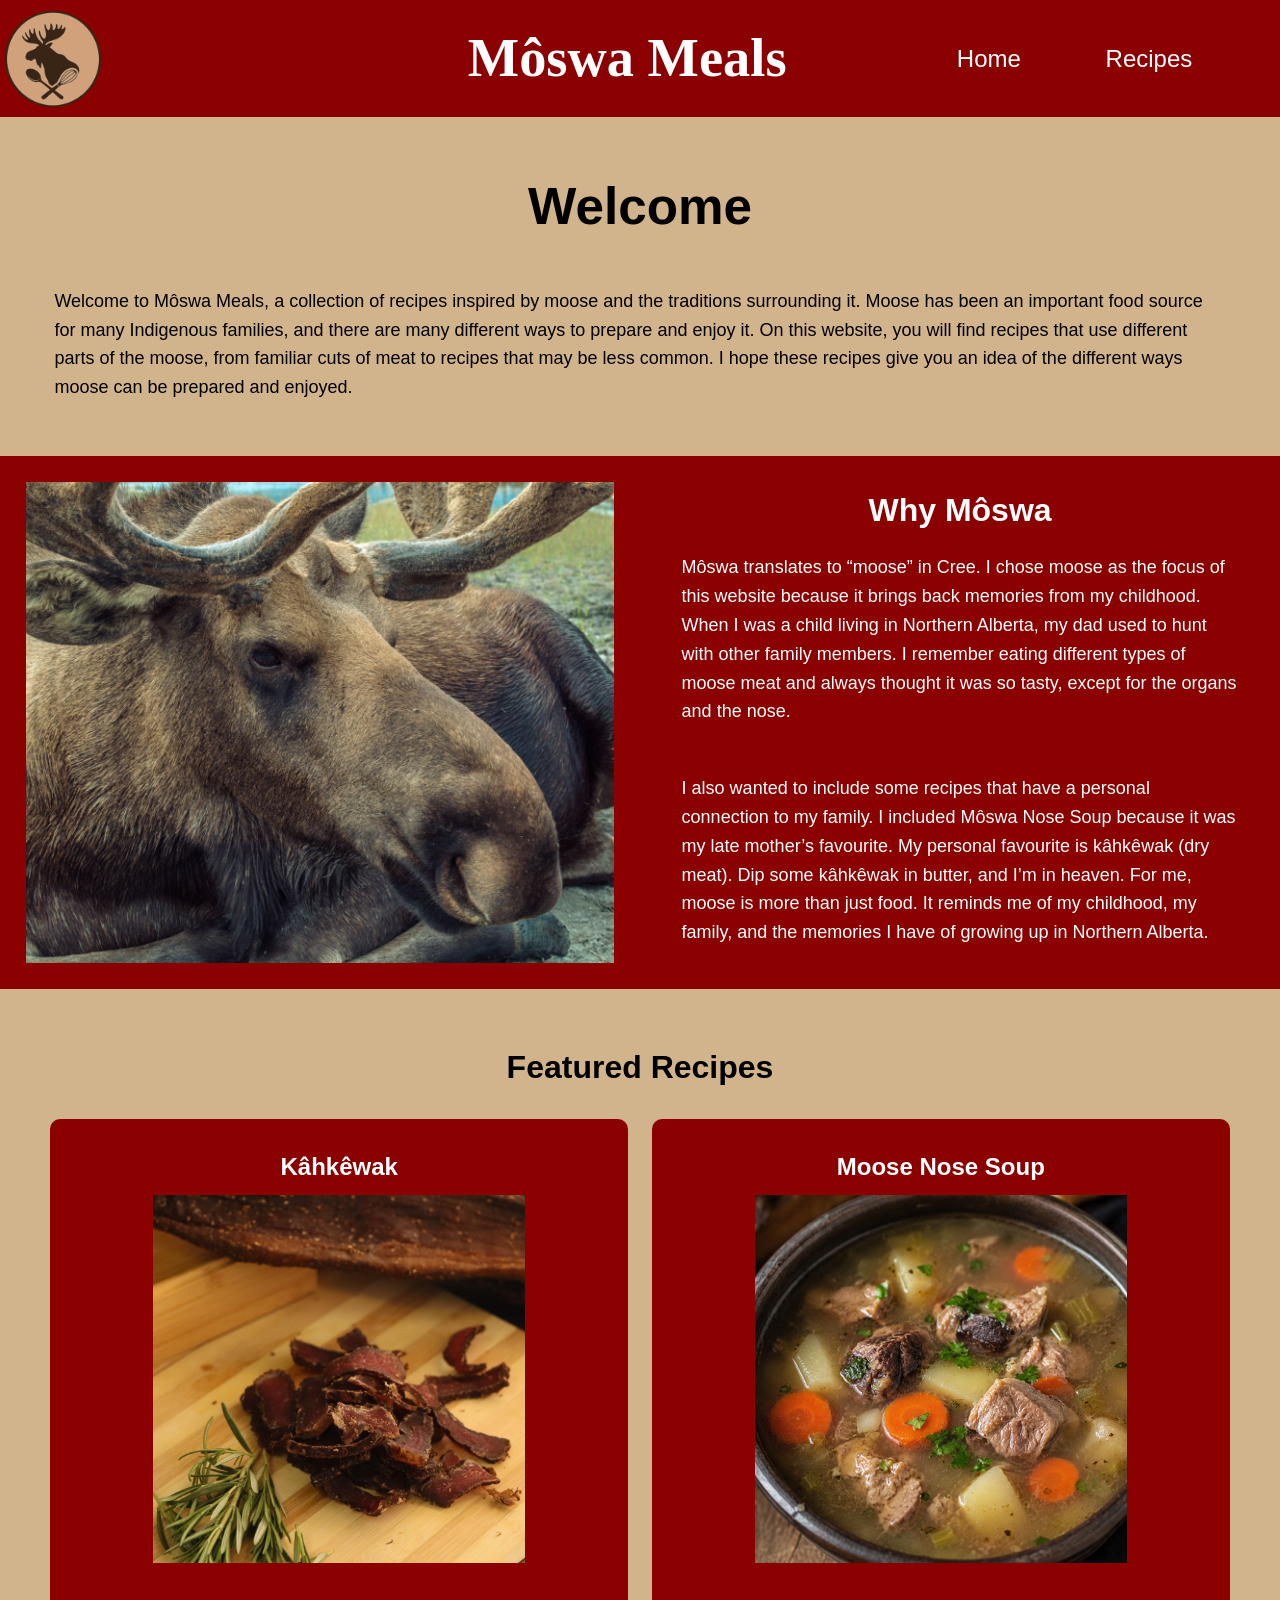
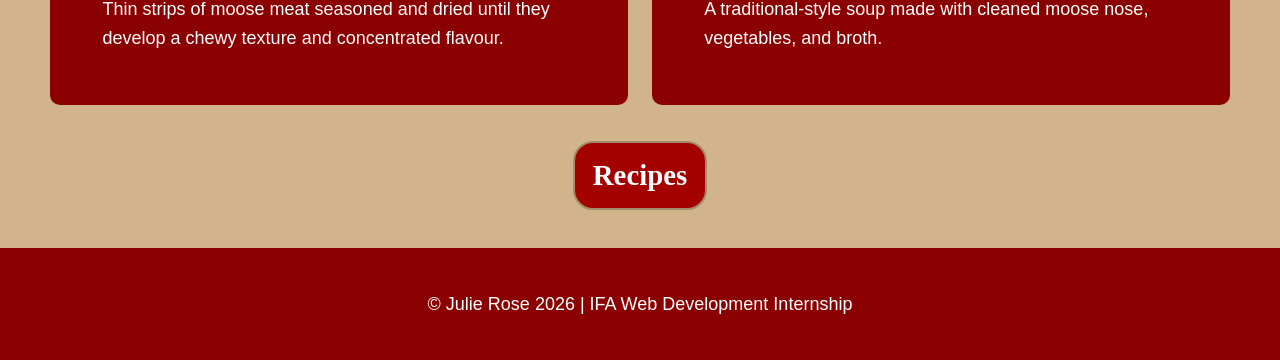
==== index.html @ b3aac9c5 "add moswa meals project" ====
<!-- julie - lab 11 - aug 17 -->
<!DOCTYPE html>
<html lang="en">
<head>
    <meta charset="UTF-8">
    <meta name="viewport" content="width=device-width, initial-scale=1.0">
    <title>Môswa Meals</title>
    <link rel="stylesheet" href="./CSS/reset.css" type="text/css">
    <link rel="stylesheet" href="./CSS/common.css" type="text/css">
    <link rel="stylesheet" href="./CSS/style-index.css" type="text/css">
</head>
<body>
<!-- HEADER -->
    <header>
        <img src="../images/moswa-meals.png" alt="">
        <h1>Môswa Meals</h1>
        <nav>
            <ul>
                <li><a href="./index.html">Home</a></li>
                <li><a href="./HTML/recipes.html">Recipes</a></li>
            </ul>
        </nav>
    </header>
    <main>
        <h2 class="welcome">Welcome</h2>
            <div class="box">
<!-- WELCOME MESSAGE -->
                <p>Welcome to Môswa Meals, a collection of recipes inspired by moose and the traditions surrounding it. Moose has been an important food source for many Indigenous families, and there are many different ways to prepare and enjoy it. On this website, you will find recipes that use different parts of the moose, from familiar cuts of meat to recipes that may be less common. I hope these recipes give you an idea of the different ways moose can be prepared and enjoyed.</p>
            </div>
<!-- WHY MOOSE -->
            <section class="side-box">
                <div class="side-boxbox">
                    <img src="./images/moose.jpg" alt="close up of a moose lying down">
                </div>
                <div class="side-boxbox">
                    <h3>Why Môswa</h3>
                    <p>Môswa translates to “moose” in Cree. I chose moose as the focus of this website because it brings back memories from my childhood. When I was a child living in Northern Alberta, my dad used to hunt with other family members. I remember eating different types of moose meat and always thought it was so tasty, except for the organs and the nose.</p><br>

<p>I also wanted to include some recipes that have a personal connection to my family. I included Môswa Nose Soup because it was my late mother’s favourite. My personal favourite is kâhkêwak (dry meat). Dip some kâhkêwak in butter, and I’m in heaven. For me, moose is more than just food. It reminds me of my childhood, my family, and the memories I have of growing up in Northern Alberta.</p>
                </div>
            </section>
<!-- FEATURED RECIPES -->
            <section class="box">
                <h3>Featured Recipes</h3>
                <div class="recipe-cards">
                    <article class="featured-card">
                        <h4>Kâhkêwak</h4>
                        <img src="./images/dried-meat.jpg" alt="dried meat on a butting board">
                        <p>Thin strips of moose meat seasoned and dried until they develop a chewy texture and concentrated flavour.</p>
                    </article>
                    
                    <article class="featured-card">
                        <h4>Moose Nose Soup</h4>
                        <img src="./images/moose-nose.png" alt="placeholder img">
                        <p>A traditional-style soup made with cleaned moose nose, vegetables, and broth.</p>
                    </article>
                </div>
                <button><a href="./HTML/recipes.html">Recipes</a></button>
            </section>
    </main>

    <footer>
        <p>&copy Julie Rose 2026 | IFA Web Development Internship</p>
    </footer>
</body>
</html>
---- CSS/common.css ----
/* for layout-specific styles (floats, flexbox). */
body {
    font-family: Arial, Helvetica, sans-serif;
    background-color: tan;
    display: flex;
    flex-direction: column;
    height: 100vh;
    width: 100%;
}

/* HEADER */
header {
    display: grid;
    grid-template-columns: 1fr 2fr 1fr;
    background-color: darkred;
    color: white;
    padding-right: 2%;
    align-items: center;
}

header ul {
    display: grid;
    grid-template-columns: 1fr 1fr;
    font-size: 1.5rem;
    gap: 1rem;
    padding: 1rem;
}

@media (max-width:768px) {
    header ul {
        gap: .5rem;
        padding: .5rem;
    }
}

@media (max-width:480px) {
    header ul {
        gap: .5rem;
        padding: .5rem;
        font-size: .9rem;
    }
}

a {
    color: white;
}

/* HEADINGS */
h1 {
    font-size: 3.4rem;
    text-align: center;
    padding: 5%;
    font-family: Georgia, 'Times New Roman', Times, serif;
}

@media (max-width:768px) {
    h1 {
        font-size: 3rem;
        padding: 1%;
    }
}

@media (max-width:480px) {
    h1 {
        font-size: 1.5rem;
        padding: 1%;
    }
}

.welcome {
    font-family: Verdana, Geneva, Tahoma, sans-serif;
    padding-top: 5%;
    padding-bottom: 0%;
}
h2 {
    font-size: 3.2rem;
    text-align: center;
    padding: 2% 0 2% 0;
}

@media (max-width:768px) {
    h2 {
        font-size: 2.5rem;
    }
}

@media (max-width:480px) {
    h2 {
        font-size: 1.5rem;
    }
}

h3 {
    font-size: 2rem;
    text-align: center;
    padding: 2% 0% 2% 0%;
}

@media (max-width:768px) {
    h3 {
        font-size: 1.8rem;
    }
}

@media (max-width:480px) {
    h3 {
        font-size: 1.4rem;
    }
}
h4 {
    font-size: 1.5rem;
    text-align: center;
}

p {
    font-size: 1.125rem;
    line-height: 1.6;
    padding: 1rem;
}

@media (max-width:768px) {
    p {
        font-size: 1rem;
    }
}

@media (max-width:480px) {
    p {
        font-size: .9rem;
    }
}
/* IMAGES */
header img {
    margin: 1%;
    width: 100%;
    max-width: 100px;
    height: auto;
    padding: 0;
}

img {
    margin: auto;
    width: 100%;
    height: 100%;
    object-fit: cover;
}

.box {
    padding: 3%;
    border-radius: 10px;
}

footer {
    color: white;
    background-color: darkred;
    text-align: center;
    padding: 2%;
    margin-top: auto;
}

@media (max-width:768px) {
    footer p {
        font-size: 1rem;
    }
}

@media (max-width:480px) {
    footer p {
        font-size: .8rem;
    }
}
---- CSS/style-index.css ----
/* for general styling (colors, fonts, etc.). */
/* WHY MOOSE */
.side-box {
    display: flex;
    background-color: darkred;
    color: white;
}
@media (max-width:768px) {
    .side-box {
        display: block;
    }
}

@media (max-width:480px) {
    .side-box {
        display: block;
    }
}

.side-boxbox {
    width: 50%;
    margin: 2%;
}

@media (max-width:768px) {
    .side-boxbox {
        width: 100%;
        margin: 0;
    }
}

@media (max-width:480px) {
    .side-boxbox {
        width: 100%;
    }
}

/* FEATURED RECIPES */
.recipe-cards {
    display: flex;
    height: auto;
}

@media (max-width:480px) {
    .recipe-cards {
        display: block;
    }
}

.featured-card {
    margin: 1%;
    padding: 3%;
    background-color: darkred;
    color: white;
    border-radius: 10px;
    object-fit: cover;
    flex: 1 1 0;
}
.featured-card img {
    height: 400px;
    width: 80%;
    padding: 1rem;
}

@media (max-width: 768px) {
    .featured-card img {
        height: 300px;
        width: 90%;
    }
}

@media (max-width: 480px) {
    .featured-card img {
        height: 220px;
    }
}

/* BUTTON */
button {
    background-color: rgb(164, 1, 1);
    border: 2px solid rgb(163, 140, 110);
    font-size: 1.8rem;
    display: block;
    margin: auto;
    padding: 1.5%;
    margin-top: 2%;
    font-family: Georgia, 'Times New Roman', Times, serif;
    font-weight: 800;
    border-radius: 20px;
}

@media (max-width: 768px) {
    button {
        font-size: 1.5rem;
        padding: 2%;
        border-radius: 20px;
    }
}

@media (max-width: 480px) {
    button {
        font-size: 1rem;
        padding: 3%;
        border-radius: 15px;
    }
}

button a {
    text-decoration: none;
    color: white
}

button:hover {
    background-color: rgb(182, 156, 122);
    border: 2px solid white;
}

.m1 button {
    margin-top: auto;
}
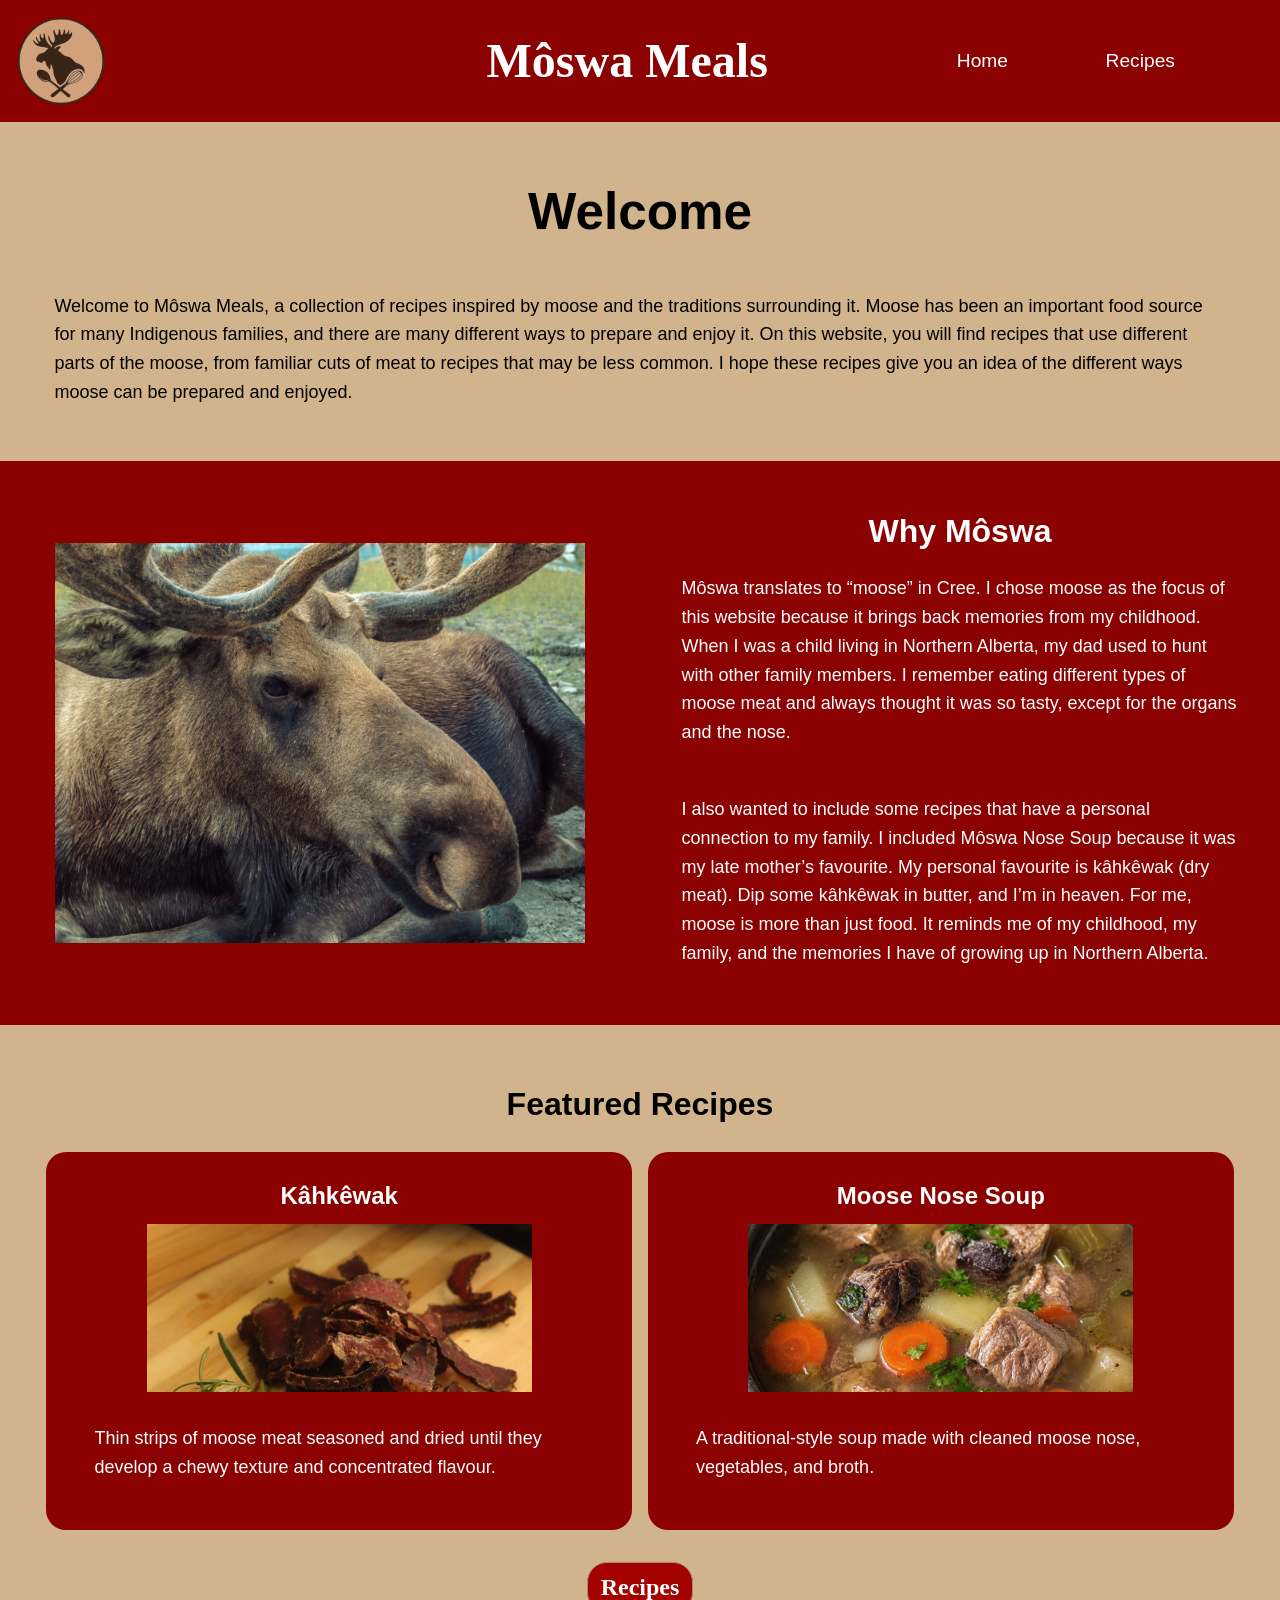
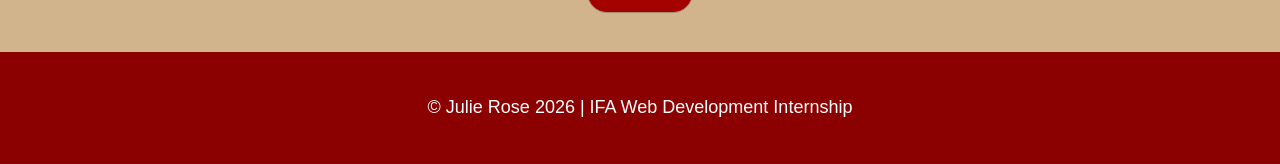
==== commit 6dc8999c: "improve css and responsive layout" ====
--- a/index.html
+++ b/index.html
@@ -12,7 +12,7 @@
 <body>
 <!-- HEADER -->
     <header>
-        <img src="../images/moswa-meals.png" alt="">
+        <a href="./index.html"><img src="../images/moswa-meals.png" alt="moose head logo with utensils underneath"></a>
         <h1>Môswa Meals</h1>
         <nav>
             <ul>
@@ -30,7 +30,7 @@
 <!-- WHY MOOSE -->
             <section class="side-box">
                 <div class="side-boxbox">
-                    <img src="./images/moose.jpg" alt="close up of a moose lying down">
+                    <img src="./images/moose.jpg" alt="close up of a moose lying down" class="why-moswa">
                 </div>
                 <div class="side-boxbox">
                     <h3>Why Môswa</h3>
--- a/CSS/common.css
+++ b/CSS/common.css
@@ -21,13 +21,14 @@
 header ul {
     display: grid;
     grid-template-columns: 1fr 1fr;
-    font-size: 1.5rem;
+    font-size: 1.2rem;
     gap: 1rem;
     padding: 1rem;
 }
 
 @media (max-width:768px) {
     header ul {
+        font-size: 1rem;
         gap: .5rem;
         padding: .5rem;
     }
@@ -47,32 +48,33 @@
 
 /* HEADINGS */
 h1 {
-    font-size: 3.4rem;
+    font-size: 3rem;
     text-align: center;
-    padding: 5%;
+    padding: 1.5rem;
     font-family: Georgia, 'Times New Roman', Times, serif;
 }
 
 @media (max-width:768px) {
     h1 {
-        font-size: 3rem;
-        padding: 1%;
+        font-size: 2.5rem;
+        padding: 1rem;
     }
 }
 
 @media (max-width:480px) {
     h1 {
         font-size: 1.5rem;
-        padding: 1%;
+        padding: .5rem;
     }
 }
 
 .welcome {
-    font-family: Verdana, Geneva, Tahoma, sans-serif;
+    
     padding-top: 5%;
     padding-bottom: 0%;
 }
 h2 {
+    font-family: Verdana, Geneva, Tahoma, sans-serif;
     font-size: 3.2rem;
     text-align: center;
     padding: 2% 0 2% 0;
@@ -131,9 +133,8 @@
 }
 /* IMAGES */
 header img {
-    margin: 1%;
-    width: 100%;
-    max-width: 100px;
+    margin: 1rem;
+    width: 90px;
     height: auto;
     padding: 0;
 }
@@ -143,6 +144,19 @@
     width: 100%;
     height: 100%;
     object-fit: cover;
+}
+
+@media (max-width:768px) {
+    header img {
+        width: 70px;
+    }
+}
+
+@media (max-width: 480px) {
+    header img {
+        margin: .5rem;
+        width: 50px;
+    }
 }
 
 .box {
--- a/CSS/style-index.css
+++ b/CSS/style-index.css
@@ -4,6 +4,8 @@
     display: flex;
     background-color: darkred;
     color: white;
+    align-items: center;
+    padding: 1rem 0;
 }
 @media (max-width:768px) {
     .side-box {
@@ -35,6 +37,26 @@
     }
 }
 
+.why-moswa {
+    width: 90%;
+    height: 400px;
+}
+
+@media (max-width: 768px) {
+    .why-moswa {
+        height: 300px;
+        width: 70%;
+        padding: 1rem;
+    }
+}
+
+@media (max-width: 480px) {
+    .why-moswa {
+        height: 200px;
+        width: 80%;
+    }
+}
+
 /* FEATURED RECIPES */
 .recipe-cards {
     display: flex;
@@ -48,16 +70,16 @@
 }
 
 .featured-card {
-    margin: 1%;
-    padding: 3%;
+    margin: .5rem;
+    padding: 2rem;
     background-color: darkred;
     color: white;
-    border-radius: 10px;
+    border-radius: 20px;
     object-fit: cover;
     flex: 1 1 0;
 }
 .featured-card img {
-    height: 400px;
+    height: 200px;
     width: 80%;
     padding: 1rem;
 }
@@ -78,11 +100,11 @@
 /* BUTTON */
 button {
     background-color: rgb(164, 1, 1);
-    border: 2px solid rgb(163, 140, 110);
-    font-size: 1.8rem;
+    border: 1px solid rgb(163, 140, 110);
+    font-size: 1.5rem;
     display: block;
     margin: auto;
-    padding: 1.5%;
+    padding: .8rem;
     margin-top: 2%;
     font-family: Georgia, 'Times New Roman', Times, serif;
     font-weight: 800;
@@ -91,17 +113,14 @@
 
 @media (max-width: 768px) {
     button {
-        font-size: 1.5rem;
-        padding: 2%;
-        border-radius: 20px;
+        font-size: 1.3rem;
     }
 }
 
 @media (max-width: 480px) {
     button {
         font-size: 1rem;
-        padding: 3%;
-        border-radius: 15px;
+        padding: .6rem;
     }
 }
 
@@ -112,7 +131,7 @@
 
 button:hover {
     background-color: rgb(182, 156, 122);
-    border: 2px solid white;
+    border: 1px solid white;
 }
 
 .m1 button {
